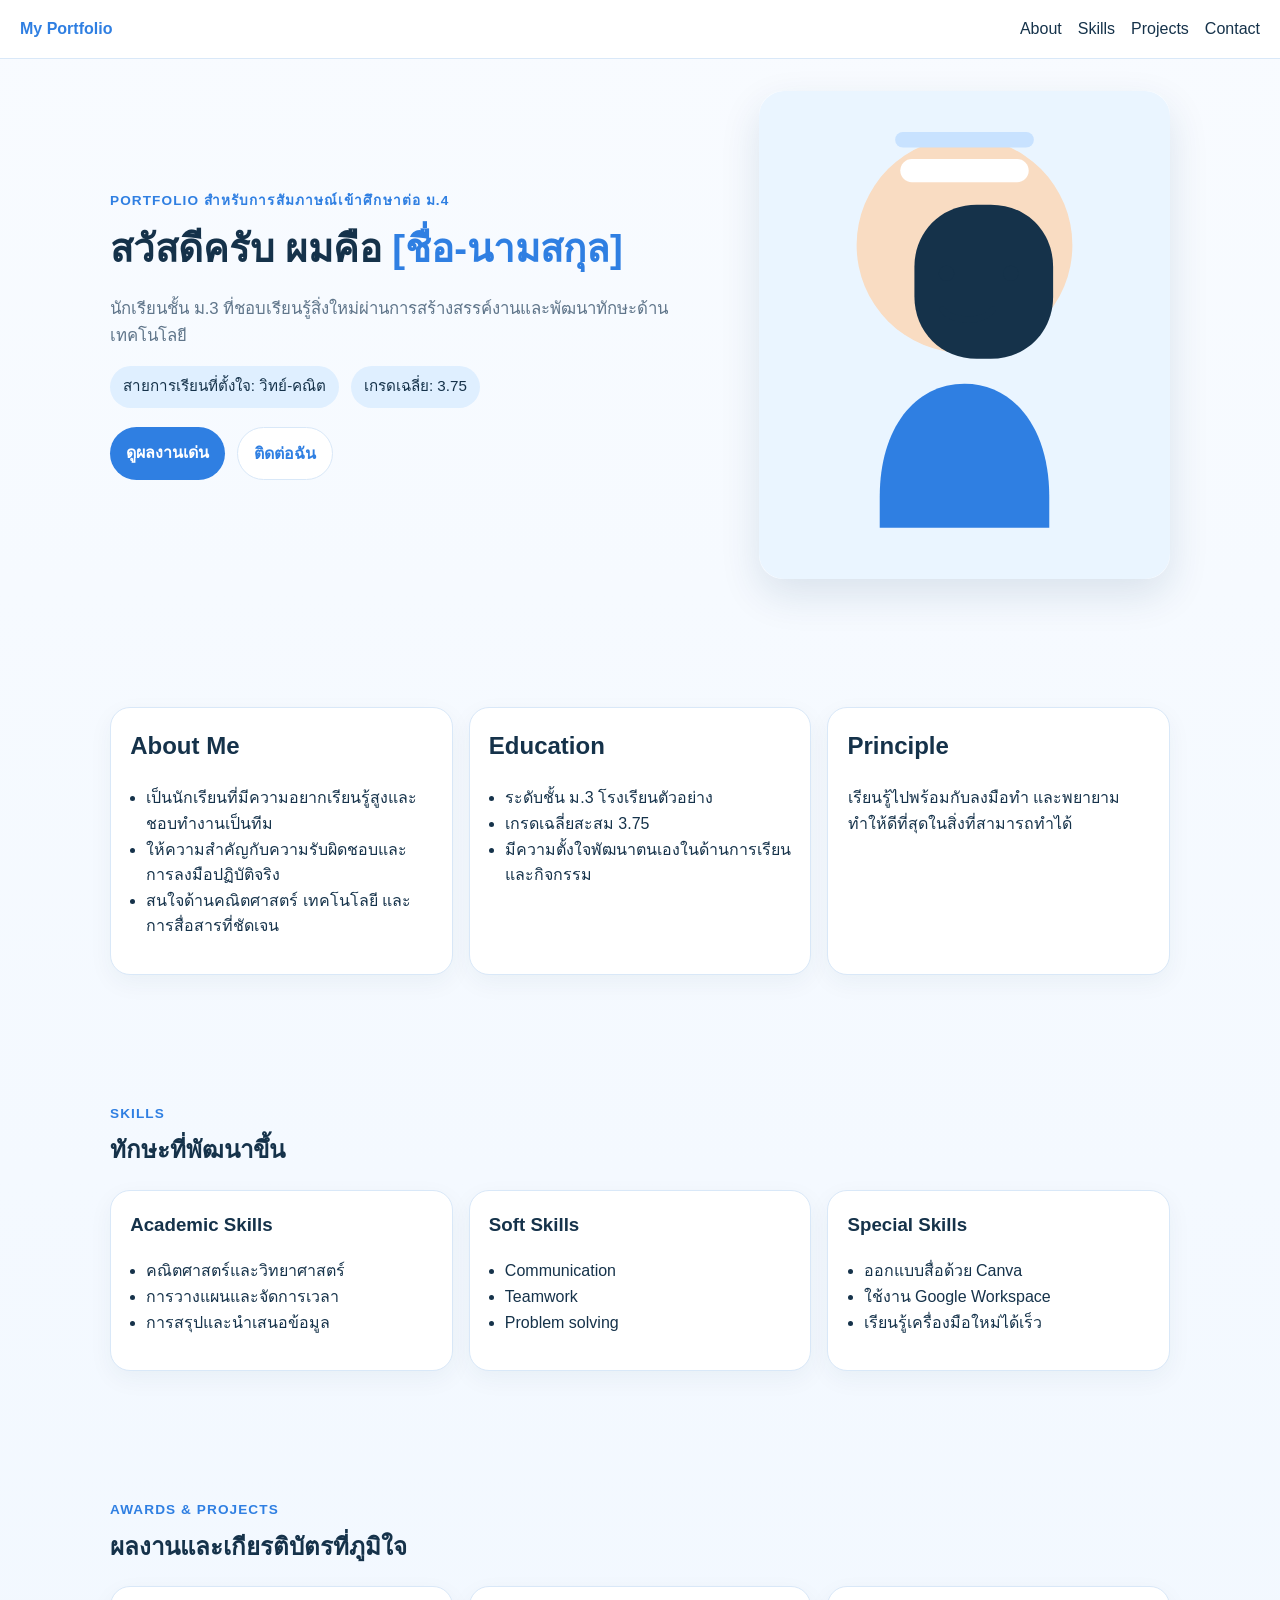
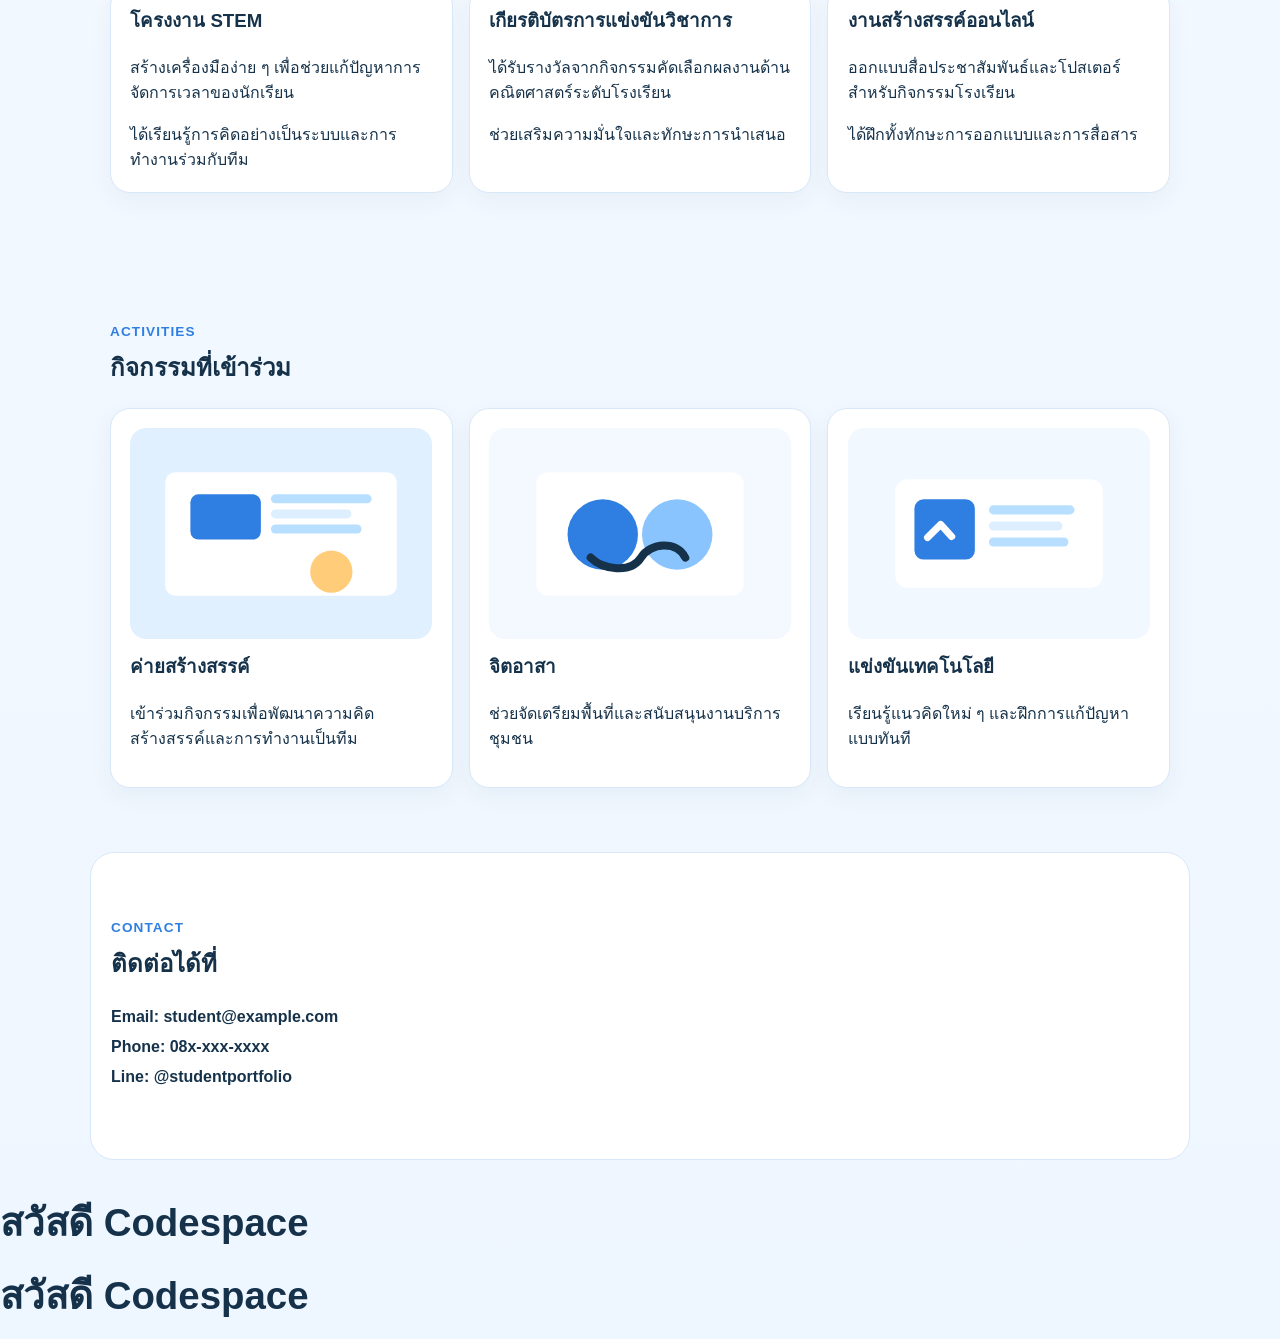
==== My folio/index.html @ 13a912a8 "index.html" ====
<!DOCTYPE html>
<html lang="th">
  <head>
    <meta charset="UTF-8" />
    <meta name="viewport" content="width=device-width, initial-scale=1.0" />
    <title>Portfolio นักเรียนชั้น ม.3</title>
    <meta
      name="description"
      content="เว็บไซต์ Portfolio สำหรับนักเรียนชั้น ม.3 ใช้ประกอบการสัมภาษณ์เข้าศึกษาต่อชั้น ม.4"
    />
    <link rel="stylesheet" href="styles.css" />
  </head>
  <body>
    <header class="topbar">
      <a class="brand" href="#hero">My Portfolio</a>
      <nav class="nav-links" aria-label="Primary navigation">
        <a href="#about">About</a>
        <a href="#skills">Skills</a>
        <a href="#projects">Projects</a>
        <a href="#contact">Contact</a>
      </nav>
    </header>

    <main id="hero">
      <section class="hero section">
        <div class="hero-copy">
          <p class="eyebrow">Portfolio สำหรับการสัมภาษณ์เข้าศึกษาต่อ ม.4</p>
          <h1>สวัสดีครับ ผมคือ <span>[ชื่อ-นามสกุล]</span></h1>
          <p class="tagline">
            นักเรียนชั้น ม.3 ที่ชอบเรียนรู้สิ่งใหม่ผ่านการสร้างสรรค์งานและพัฒนาทักษะด้านเทคโนโลยี
          </p>
          <div class="hero-meta">
            <span>สายการเรียนที่ตั้งใจ: วิทย์-คณิต</span>
            <span>เกรดเฉลี่ย: 3.75</span>
          </div>
          <div class="hero-actions">
            <a class="button primary" href="#projects">ดูผลงานเด่น</a>
            <a class="button secondary" href="#contact">ติดต่อฉัน</a>
          </div>
        </div>
        <div class="hero-visual">
          <img src="assets/hero-portrait.svg" alt="ภาพตัวอย่างนักเรียน" />
        </div>
      </section>

      <section id="about" class="section about-grid">
        <div class="card">
          <h2>About Me</h2>
          <ul>
            <li>เป็นนักเรียนที่มีความอยากเรียนรู้สูงและชอบทำงานเป็นทีม</li>
            <li>ให้ความสำคัญกับความรับผิดชอบและการลงมือปฏิบัติจริง</li>
            <li>สนใจด้านคณิตศาสตร์ เทคโนโลยี และการสื่อสารที่ชัดเจน</li>
          </ul>
        </div>
        <div class="card">
          <h2>Education</h2>
          <ul>
            <li>ระดับชั้น ม.3 โรงเรียนตัวอย่าง</li>
            <li>เกรดเฉลี่ยสะสม 3.75</li>
            <li>มีความตั้งใจพัฒนาตนเองในด้านการเรียนและกิจกรรม</li>
          </ul>
        </div>
        <div class="card">
          <h2>Principle</h2>
          <p>เรียนรู้ไปพร้อมกับลงมือทำ และพยายามทำให้ดีที่สุดในสิ่งที่สามารถทำได้</p>
        </div>
      </section>

      <section id="skills" class="section">
        <div class="section-heading">
          <p class="eyebrow">Skills</p>
          <h2>ทักษะที่พัฒนาขึ้น</h2>
        </div>
        <div class="skills-grid">
          <article class="card skill-card">
            <h3>Academic Skills</h3>
            <ul>
              <li>คณิตศาสตร์และวิทยาศาสตร์</li>
              <li>การวางแผนและจัดการเวลา</li>
              <li>การสรุปและนำเสนอข้อมูล</li>
            </ul>
          </article>
          <article class="card skill-card">
            <h3>Soft Skills</h3>
            <ul>
              <li>Communication</li>
              <li>Teamwork</li>
              <li>Problem solving</li>
            </ul>
          </article>
          <article class="card skill-card">
            <h3>Special Skills</h3>
            <ul>
              <li>ออกแบบสื่อด้วย Canva</li>
              <li>ใช้งาน Google Workspace</li>
              <li>เรียนรู้เครื่องมือใหม่ได้เร็ว</li>
            </ul>
          </article>
        </div>
      </section>

      <section id="projects" class="section">
        <div class="section-heading">
          <p class="eyebrow">Awards & Projects</p>
          <h2>ผลงานและเกียรติบัตรที่ภูมิใจ</h2>
        </div>
        <div class="projects-grid">
          <article class="card project-card">
            <h3>โครงงาน STEM</h3>
            <p>สร้างเครื่องมือง่าย ๆ เพื่อช่วยแก้ปัญหาการจัดการเวลาของนักเรียน</p>
            <span>ได้เรียนรู้การคิดอย่างเป็นระบบและการทำงานร่วมกับทีม</span>
          </article>
          <article class="card project-card">
            <h3>เกียรติบัตรการแข่งขันวิชาการ</h3>
            <p>ได้รับรางวัลจากกิจกรรมคัดเลือกผลงานด้านคณิตศาสตร์ระดับโรงเรียน</p>
            <span>ช่วยเสริมความมั่นใจและทักษะการนำเสนอ</span>
          </article>
          <article class="card project-card">
            <h3>งานสร้างสรรค์ออนไลน์</h3>
            <p>ออกแบบสื่อประชาสัมพันธ์และโปสเตอร์สำหรับกิจกรรมโรงเรียน</p>
            <span>ได้ฝึกทั้งทักษะการออกแบบและการสื่อสาร</span>
          </article>
        </div>
      </section>

      <section id="activities" class="section">
        <div class="section-heading">
          <p class="eyebrow">Activities</p>
          <h2>กิจกรรมที่เข้าร่วม</h2>
        </div>
        <div class="activities-grid">
          <article class="card activity-card">
            <img src="assets/activity-1.svg" alt="ภาพกิจกรรมค่ายสร้างสรรค์" />
            <h3>ค่ายสร้างสรรค์</h3>
            <p>เข้าร่วมกิจกรรมเพื่อพัฒนาความคิดสร้างสรรค์และการทำงานเป็นทีม</p>
          </article>
          <article class="card activity-card">
            <img src="assets/activity-2.svg" alt="ภาพกิจกรรมจิตอาสา" />
            <h3>จิตอาสา</h3>
            <p>ช่วยจัดเตรียมพื้นที่และสนับสนุนงานบริการชุมชน</p>
          </article>
          <article class="card activity-card">
            <img src="assets/activity-3.svg" alt="ภาพกิจกรรมแข่งขันด้านเทคโนโลยี" />
            <h3>แข่งขันเทคโนโลยี</h3>
            <p>เรียนรู้แนวคิดใหม่ ๆ และฝึกการแก้ปัญหาแบบทันที</p>
          </article>
        </div>
      </section>

      <section id="contact" class="section contact-card">
        <div class="section-heading">
          <p class="eyebrow">Contact</p>
          <h2>ติดต่อได้ที่</h2>
        </div>
        <div class="contact-list">
          <p>Email: student@example.com</p>
          <p>Phone: 08x-xxx-xxxx</p>
          <p>Line: @studentportfolio</p>
        </div>
      </section>
    </main>
  </body>
</html>
<!DOCTYPE html>
<html lang="th">
<head>
    <meta charset="UTF-8">
    <title>หน้าแรก</title>
</head>
<body>
    <h1>สวัสดี Codespace</h1>
</body>
<!DOCTYPE html>
<html lang="th">
<head>
    <meta charset="UTF-8">
    <title>หน้าแรก</title>
</head>
<body>
    <h1>สวัสดี Codespace</h1>
</body>
</html>
---- My folio/styles.css ----
:root {
  --bg: #f5f9ff;
  --surface: #ffffff;
  --text: #15324a;
  --muted: #5f758a;
  --primary: #2f7fe2;
  --primary-soft: #dfefff;
  --border: #d9e8f8;
}

* {
  box-sizing: border-box;
}

html {
  scroll-behavior: smooth;
}

body {
  margin: 0;
  font-family: "Segoe UI", Tahoma, Geneva, Verdana, sans-serif;
  color: var(--text);
  background: linear-gradient(180deg, #f8fbff 0%, #eef6ff 100%);
  line-height: 1.6;
}

img {
  max-width: 100%;
  display: block;
}

.topbar {
  position: sticky;
  top: 0;
  z-index: 10;
  display: flex;
  justify-content: space-between;
  align-items: center;
  padding: 1rem 1.25rem;
  background: rgba(255, 255, 255, 0.95);
  backdrop-filter: blur(8px);
  border-bottom: 1px solid var(--border);
}

.brand {
  font-weight: 700;
  color: var(--primary);
  text-decoration: none;
}

.nav-links {
  display: flex;
  gap: 1rem;
}

.nav-links a {
  text-decoration: none;
  color: var(--text);
  font-weight: 500;
}

.section {
  max-width: 1100px;
  margin: 0 auto;
  padding: 4rem 1.25rem;
}

.hero {
  display: grid;
  grid-template-columns: 1.2fr 0.8fr;
  gap: 2rem;
  align-items: center;
  padding-top: 2rem;
}

.eyebrow {
  margin: 0 0 0.4rem;
  color: var(--primary);
  font-weight: 700;
  letter-spacing: 0.08em;
  text-transform: uppercase;
  font-size: 0.85rem;
}

h1,
h2,
h3 {
  margin-top: 0;
}

h1 {
  font-size: clamp(1.8rem, 3vw, 2.6rem);
  margin-bottom: 0.75rem;
}

h1 span {
  color: var(--primary);
}

.tagline {
  font-size: 1.05rem;
  color: var(--muted);
  margin-bottom: 1rem;
}

.hero-meta {
  display: flex;
  flex-wrap: wrap;
  gap: 0.75rem;
  margin-bottom: 1.2rem;
}

.hero-meta span {
  background: var(--primary-soft);
  padding: 0.55rem 0.8rem;
  border-radius: 999px;
  font-size: 0.95rem;
}

.hero-actions {
  display: flex;
  flex-wrap: wrap;
  gap: 0.75rem;
}

.button {
  display: inline-block;
  padding: 0.8rem 1rem;
  border-radius: 999px;
  text-decoration: none;
  font-weight: 600;
}

.button.primary {
  background: var(--primary);
  color: white;
}

.button.secondary {
  background: white;
  color: var(--primary);
  border: 1px solid var(--border);
}

.hero-visual img {
  border-radius: 24px;
  box-shadow: 0 16px 40px rgba(20, 59, 97, 0.12);
}

.about-grid,
.skills-grid,
.projects-grid,
.activities-grid {
  display: grid;
  gap: 1rem;
}

.about-grid {
  grid-template-columns: repeat(3, 1fr);
}

.skills-grid,
.projects-grid,
.activities-grid {
  grid-template-columns: repeat(3, 1fr);
}

.card {
  background: var(--surface);
  border: 1px solid var(--border);
  border-radius: 20px;
  padding: 1.2rem;
  box-shadow: 0 8px 24px rgba(19, 50, 74, 0.05);
}

.card ul {
  padding-left: 1rem;
}

.section-heading {
  margin-bottom: 1rem;
}

.contact-card {
  background: var(--surface);
  border: 1px solid var(--border);
  border-radius: 24px;
  margin-bottom: 2rem;
}

.contact-list p {
  margin: 0.3rem 0;
  font-weight: 600;
}

.activity-card img {
  border-radius: 16px;
  margin-bottom: 0.8rem;
}

@media (max-width: 768px) {
  .hero,
  .about-grid,
  .skills-grid,
  .projects-grid,
  .activities-grid {
    grid-template-columns: 1fr;
  }

  .topbar {
    flex-direction: column;
    gap: 0.5rem;
  }

  .nav-links {
    flex-wrap: wrap;
    justify-content: center;
  }
}
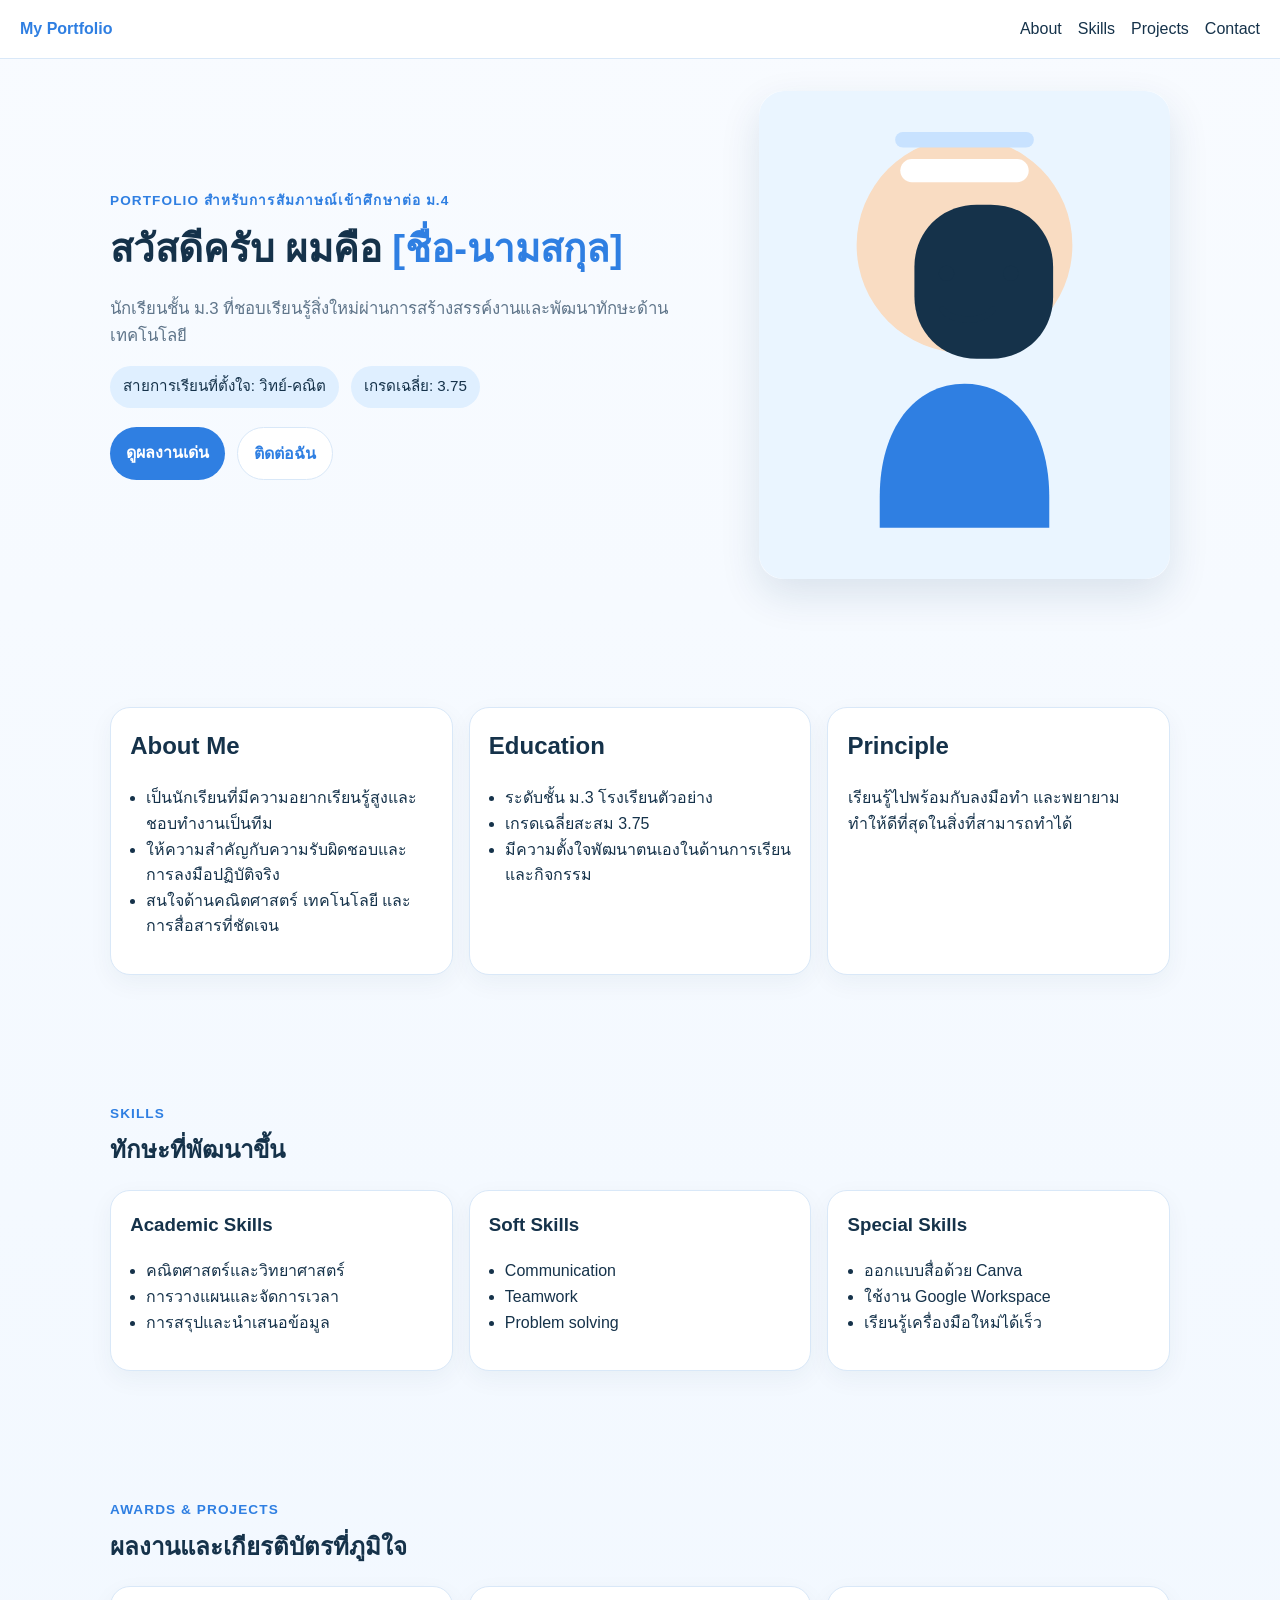
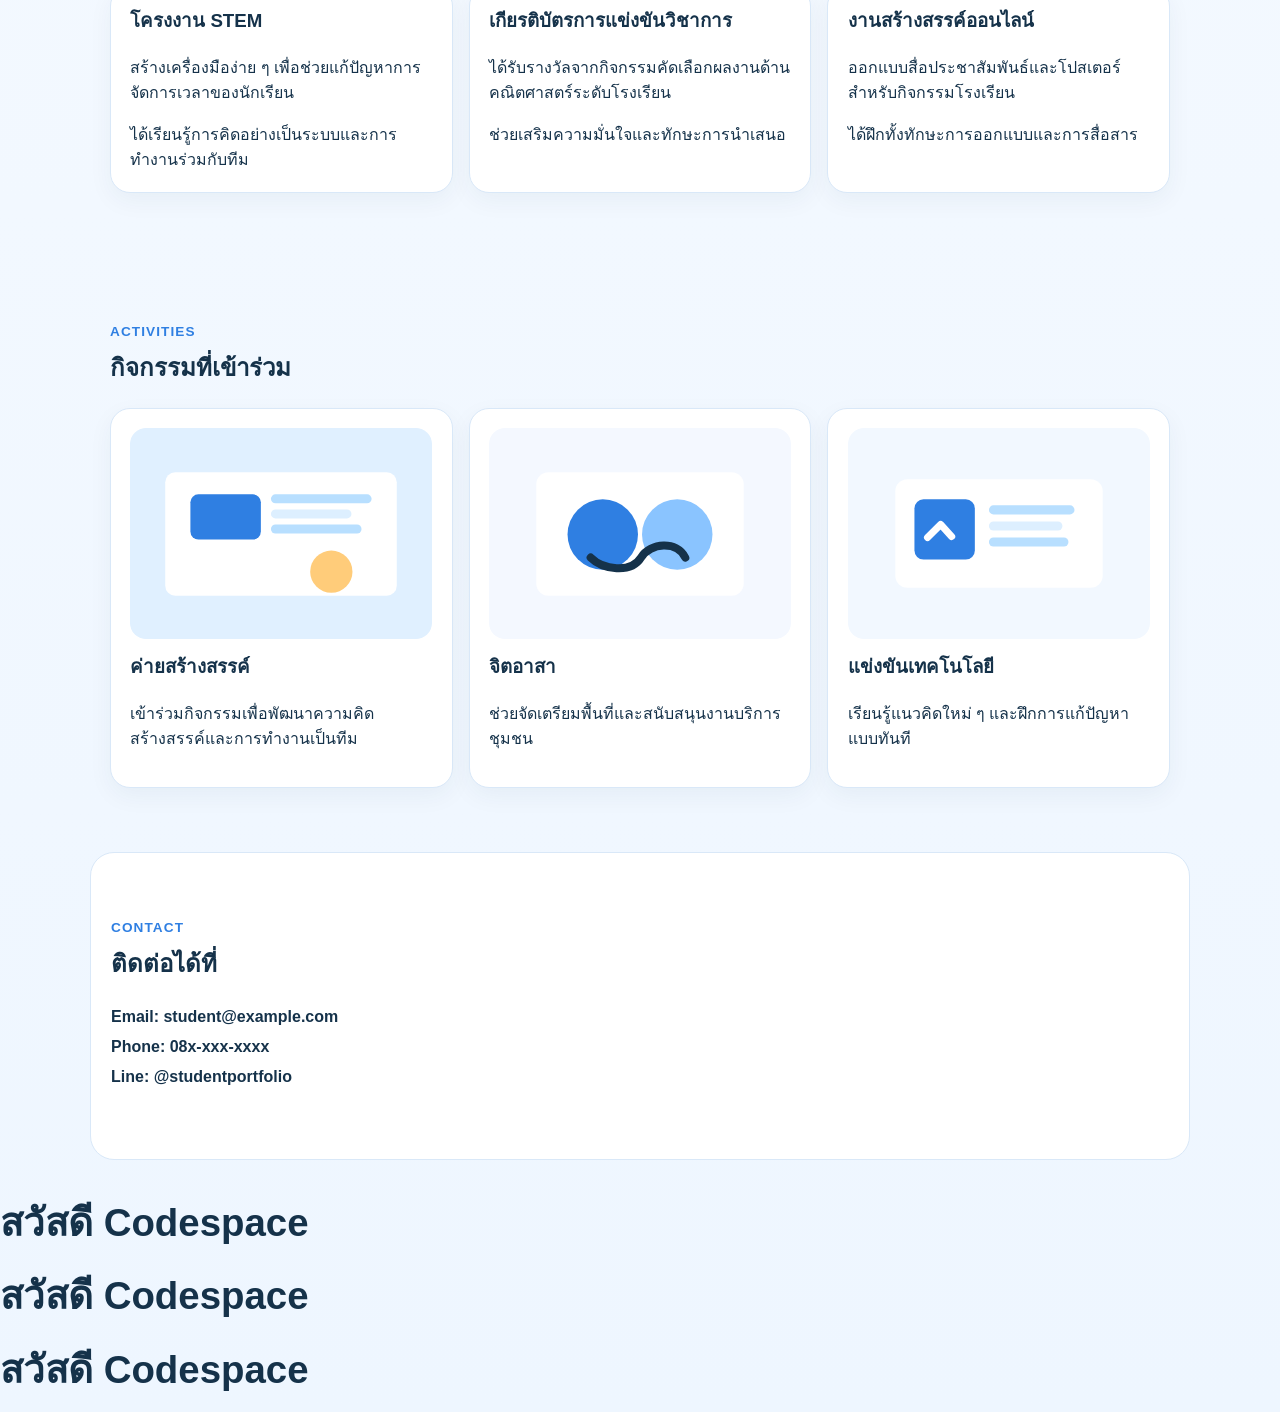
==== commit 697e91c9: "index" ====
--- a/My folio/index.html
+++ b/My folio/index.html
@@ -179,4 +179,13 @@
 <body>
     <h1>สวัสดี Codespace</h1>
 </body>
+<!DOCTYPE html>
+<html lang="th">
+<head>
+    <meta charset="UTF-8">
+    <title>หน้าแรก</title>
+</head>
+<body>
+    <h1>สวัสดี Codespace</h1>
+</body>
 </html>
